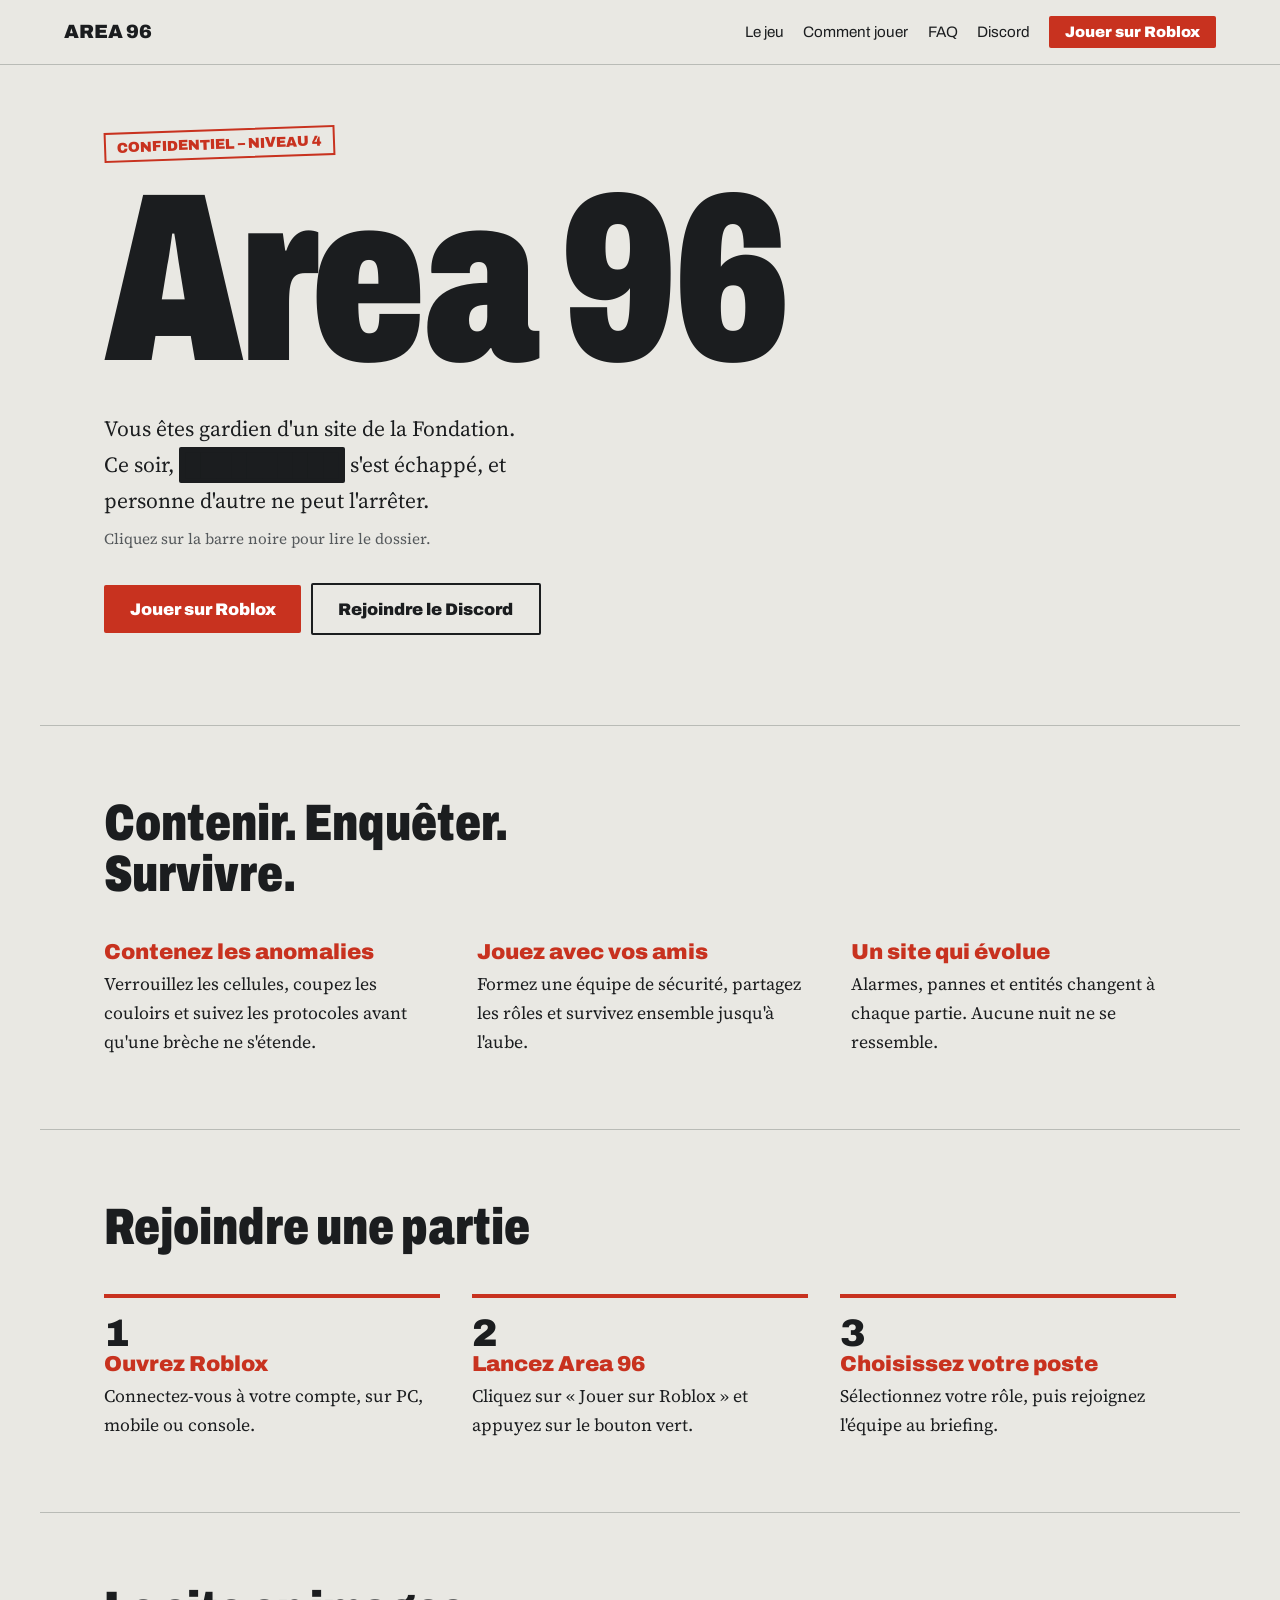
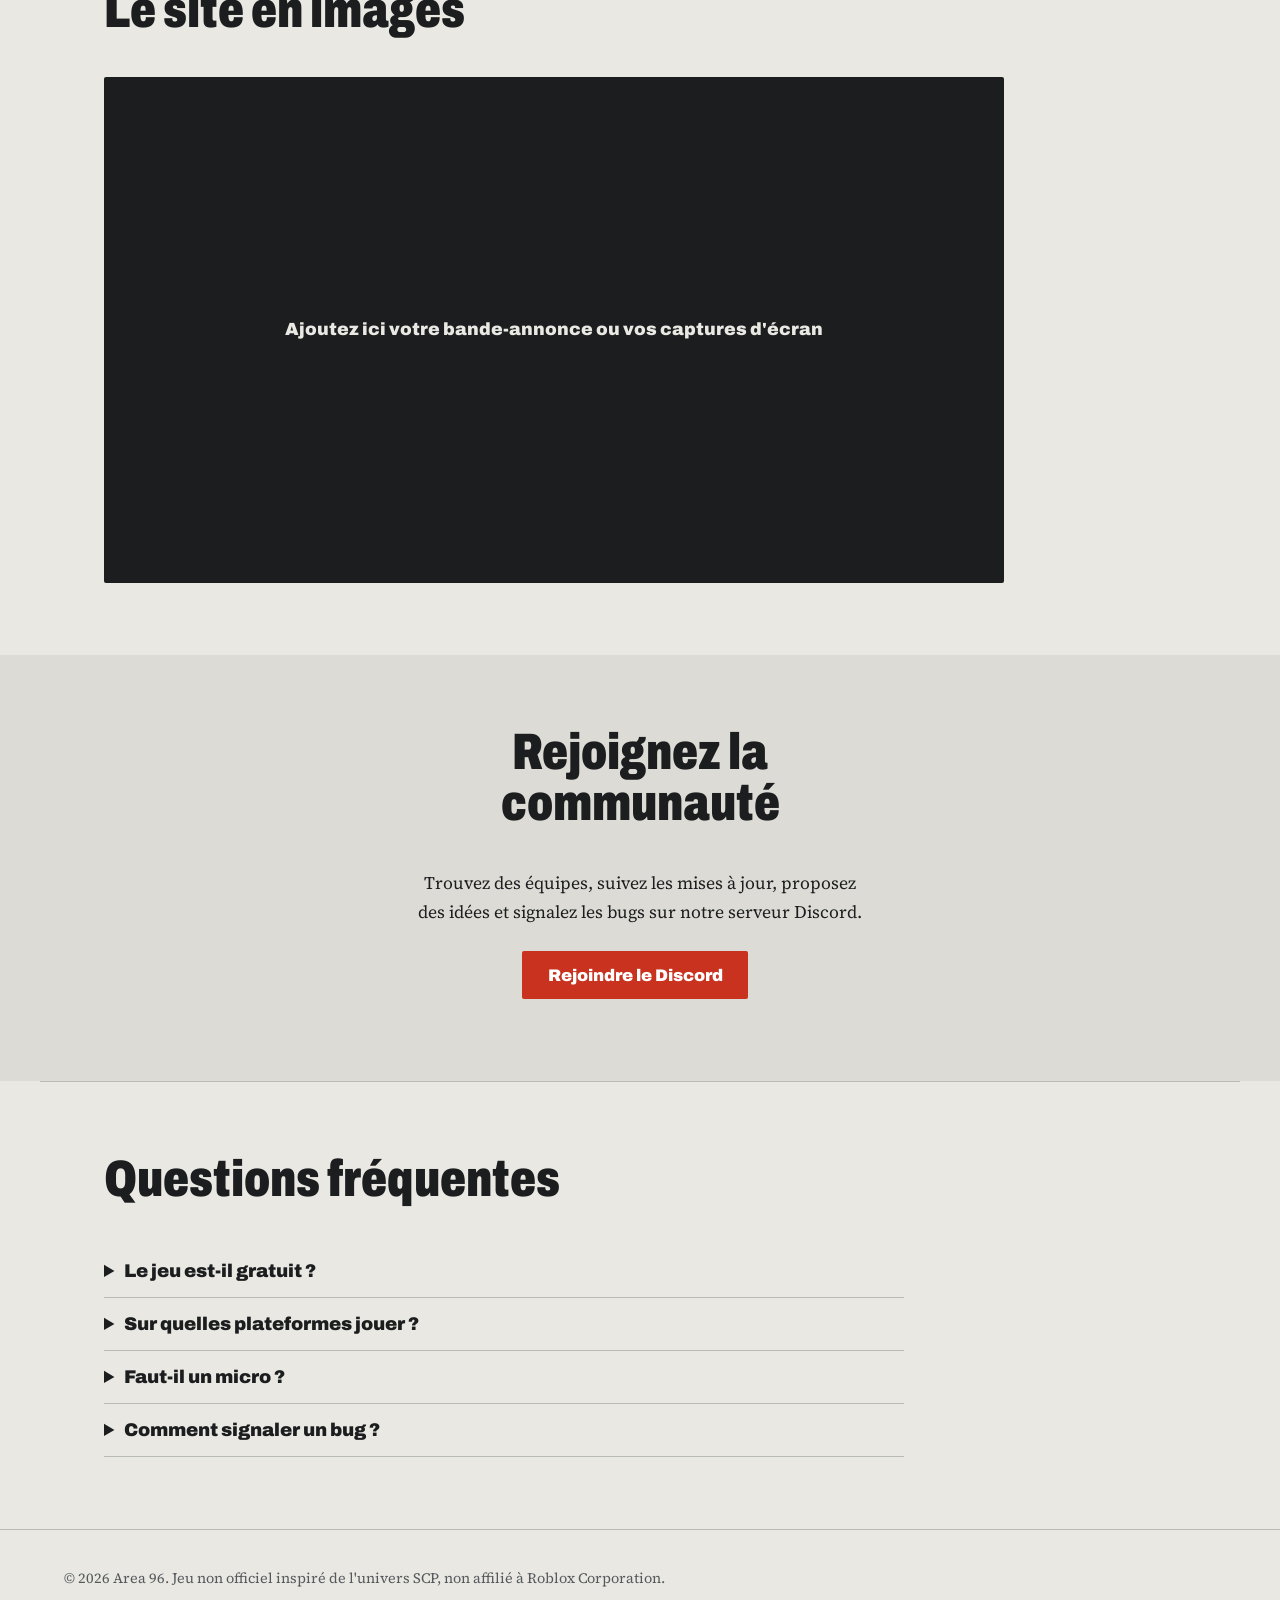
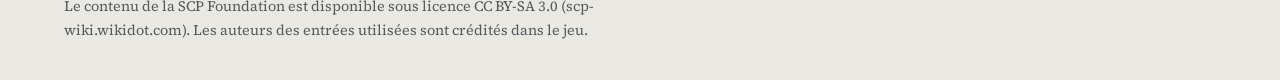
==== index.html @ 15f99184 "a a" ====
<!DOCTYPE html>
<html lang="fr">
<head>
<meta charset="utf-8">
<meta name="viewport" content="width=device-width, initial-scale=1, viewport-fit=cover">
<title>Area 96 – Jeu d'horreur SCP sur Roblox</title>
<link href="https://fonts.googleapis.com/css2?family=Archivo:wdth,wght@62..125,400;62..125,900&family=Source+Serif+4:opsz,wght@8..60,400;8..60,600&display=swap" rel="stylesheet">
<style>
:root{--bg:#e9e8e3;--text:#1b1d1f;--muted:#55595c;--line:#b9bbb6;--red:#c8321f;--bar:#1b1d1f;--panel:#dcdbd5;
--head:'Archivo','Arial Narrow',Arial,sans-serif;--body:'Source Serif 4',Georgia,serif;
box-sizing:border-box;padding-top:env(safe-area-inset-top,0px);padding-bottom:env(safe-area-inset-bottom,0px)}
@media (prefers-color-scheme:dark){:root:not([data-theme="light"]){--bg:#181a1b;--text:#e6e5df;--muted:#a3a6a3;--line:#3a3d3e;--red:#e0503a;--bar:#e6e5df;--panel:#222526}}
:root[data-theme="dark"]{--bg:#181a1b;--text:#e6e5df;--muted:#a3a6a3;--line:#3a3d3e;--red:#e0503a;--bar:#e6e5df;--panel:#222526}
*{box-sizing:border-box}
html{scroll-padding-top:env(safe-area-inset-top,0px);scroll-behavior:smooth}
body{margin:0;background:var(--bg);color:var(--text);font:1.1rem/1.65 var(--body)}
a{color:inherit}
:focus-visible{outline:3px solid var(--red);outline-offset:3px}
nav{display:flex;flex-wrap:wrap;gap:.6rem;justify-content:space-between;align-items:center;padding:1rem 5vw;border-bottom:1px solid var(--line);font-family:var(--head)}
nav b{font-weight:900;font-size:1.2rem}
nav a{text-decoration:none;margin-right:1.2rem;font-size:.95rem}
nav a.join{background:var(--red);color:#fff;padding:.5rem 1rem;margin:0;border-radius:2px;font-weight:900}
.hero{padding:4rem 5vw 5rem;max-width:1200px;margin:auto}
.tag{display:inline-block;border:2px solid var(--red);color:var(--red);font:900 .9rem var(--head);padding:.3rem .7rem;transform:rotate(-2deg);margin-bottom:1.5rem}
h1{font:900 clamp(4.5rem,20vw,15rem)/.82 var(--head);font-stretch:70%;margin:0;letter-spacing:-.02em}
.lead{max-width:40ch;font-size:1.35rem;margin:2rem 0 .5rem}
.redact{background:var(--bar);color:var(--bar);border:0;font:inherit;padding:0 .3em;cursor:pointer;border-radius:2px}
.redact[aria-pressed="true"]{background:transparent;color:var(--red)}
.hint{color:var(--muted);font-size:.95rem;margin:0 0 2rem}
.btn{display:inline-block;background:var(--red);color:#fff;font:900 1.05rem var(--head);padding:.9rem 1.6rem;text-decoration:none;border-radius:2px;margin:0 .6rem .6rem 0}
.btn.alt{background:transparent;color:var(--text);border:2px solid var(--text)}
section{padding:4.5rem 5vw;max-width:1200px;margin:auto;border-top:1px solid var(--line)}
h2{font:900 clamp(2rem,5vw,3.2rem)/1 var(--head);font-stretch:75%;margin:0 0 2.5rem;max-width:20ch}
.feat{display:grid;grid-template-columns:repeat(auto-fit,minmax(240px,1fr));gap:3rem}
h3{font:900 1.35rem var(--head);margin:0 0 .4rem;color:var(--red)}
.feat p,.steps p{margin:0;max-width:36ch}
.steps{list-style:none;padding:0;margin:0;display:grid;grid-template-columns:repeat(auto-fit,minmax(220px,1fr));gap:2rem;counter-reset:s}
.steps li{counter-increment:s;padding-top:1rem;border-top:4px solid var(--red)}
.steps li::before{content:counter(s);font:900 2.4rem var(--head);display:block;line-height:1}
.frame{aspect-ratio:16/9;max-width:900px;background:var(--bar);display:grid;place-items:center;border-radius:2px}
.frame span{color:var(--bg);font:900 1.1rem var(--head);padding:1rem;text-align:center}
.discord{background:var(--panel);text-align:center;max-width:none;border-top:0}
.discord h2{margin-inline:auto}
.discord p{max-width:50ch;margin:0 auto 1.5rem}
details{border-bottom:1px solid var(--line);padding:1rem 0;max-width:800px}
summary{font:900 1.15rem var(--head);cursor:pointer}
details p{margin:.7rem 0 0;color:var(--muted)}
footer{padding:2rem 5vw;color:var(--muted);font-size:.9rem;border-top:1px solid var(--line)}
footer p{margin:.3rem 0;max-width:80ch}
@media (prefers-reduced-motion:reduce){html{scroll-behavior:auto}}
</style>
</head>
<body>
<nav>
<b>AREA 96</b>
<div><a href="#jeu">Le jeu</a><a href="#jouer">Comment jouer</a><a href="#faq">FAQ</a><a data-link="discord" href="#">Discord</a><a class="join" data-link="roblox" href="#">Jouer sur Roblox</a></div>
</nav>

<header class="hero">
<span class="tag">CONFIDENTIEL – NIVEAU 4</span>
<h1>Area 96</h1>
<p class="lead">Vous êtes gardien d'un site de la Fondation. Ce soir, <button class="redact" aria-pressed="false" aria-label="Révéler le texte expurgé">██████████</button> s'est échappé, et personne d'autre ne peut l'arrêter.</p>
<p class="hint">Cliquez sur la barre noire pour lire le dossier.</p>
<a class="btn" data-link="roblox" href="#">Jouer sur Roblox</a><a class="btn alt" data-link="discord" href="#">Rejoindre le Discord</a>
</header>

<section id="jeu">
<h2>Contenir. Enquêter. Survivre.</h2>
<div class="feat">
<div><h3>Contenez les anomalies</h3><p>Verrouillez les cellules, coupez les couloirs et suivez les protocoles avant qu'une brèche ne s'étende.</p></div>
<div><h3>Jouez avec vos amis</h3><p>Formez une équipe de sécurité, partagez les rôles et survivez ensemble jusqu'à l'aube.</p></div>
<div><h3>Un site qui évolue</h3><p>Alarmes, pannes et entités changent à chaque partie. Aucune nuit ne se ressemble.</p></div>
</div>
</section>

<section id="jouer">
<h2>Rejoindre une partie</h2>
<ol class="steps">
<li><h3>Ouvrez Roblox</h3><p>Connectez-vous à votre compte, sur PC, mobile ou console.</p></li>
<li><h3>Lancez Area 96</h3><p>Cliquez sur « Jouer sur Roblox » et appuyez sur le bouton vert.</p></li>
<li><h3>Choisissez votre poste</h3><p>Sélectionnez votre rôle, puis rejoignez l'équipe au briefing.</p></li>
</ol>
</section>

<section id="trailer">
<h2>Le site en images</h2>
<div class="frame"><span>Ajoutez ici votre bande-annonce ou vos captures d'écran</span></div>
</section>

<section class="discord" id="discord">
<h2>Rejoignez la communauté</h2>
<p>Trouvez des équipes, suivez les mises à jour, proposez des idées et signalez les bugs sur notre serveur Discord.</p>
<a class="btn" data-link="discord" href="#">Rejoindre le Discord</a>
</section>

<section id="faq">
<h2>Questions fréquentes</h2>
<details><summary>Le jeu est-il gratuit ?</summary><p>Oui, Area 96 est gratuit sur Roblox.</p></details>
<details><summary>Sur quelles plateformes jouer ?</summary><p>Partout où Roblox fonctionne : PC, mobile, tablette et console.</p></details>
<details><summary>Faut-il un micro ?</summary><p>Non, le chat écrit suffit. Le vocal est un plus pour coordonner l'équipe.</p></details>
<details><summary>Comment signaler un bug ?</summary><p>Rendez-vous sur notre Discord, dans le salon dédié aux bugs.</p></details>
</section>

<footer>
<p>© 2026 Area 96. Jeu non officiel inspiré de l'univers SCP, non affilié à Roblox Corporation.</p>
<p>Le contenu de la SCP Foundation est disponible sous licence CC BY-SA 3.0 (scp-wiki.wikidot.com). Les auteurs des entrées utilisées sont crédités dans le jeu.</p>
</footer>

<script>
// Remplacez ces deux liens par les vôtres
const LINKS={roblox:'https://www.roblox.com/games/VOTRE_ID',discord:'https://discord.gg/VOTRE_CODE'};
document.querySelectorAll('[data-link]').forEach(a=>{a.href=LINKS[a.dataset.link];a.target='_blank';a.rel='noopener'});
const b=document.querySelector('.redact');
b.addEventListener('click',()=>{const on=b.getAttribute('aria-pressed')==='true';
b.setAttribute('aria-pressed',String(!on));b.textContent=on?'██████████':'SCP-███ (Classe Keter)';});
</script>
</body>
</html>
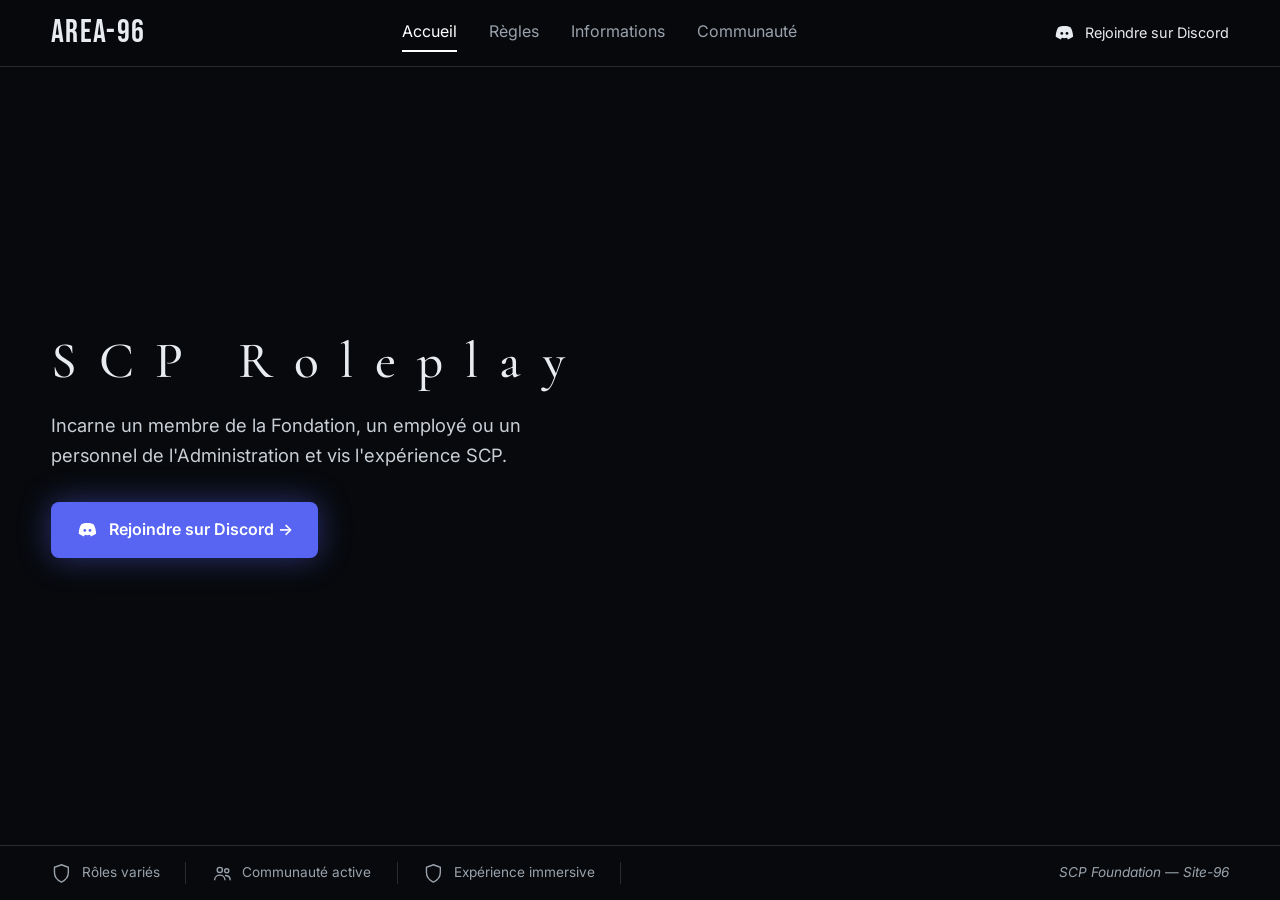
==== commit d6185072: "a" ====
--- a/index.html
+++ b/index.html
@@ -1,118 +1,11 @@
 <!DOCTYPE html>
-<html lang="fr">
-<head>
-<meta charset="utf-8">
-<meta name="viewport" content="width=device-width, initial-scale=1, viewport-fit=cover">
-<title>Area 96 – Jeu d'horreur SCP sur Roblox</title>
-<link href="https://fonts.googleapis.com/css2?family=Archivo:wdth,wght@62..125,400;62..125,900&family=Source+Serif+4:opsz,wght@8..60,400;8..60,600&display=swap" rel="stylesheet">
-<style>
-:root{--bg:#e9e8e3;--text:#1b1d1f;--muted:#55595c;--line:#b9bbb6;--red:#c8321f;--bar:#1b1d1f;--panel:#dcdbd5;
---head:'Archivo','Arial Narrow',Arial,sans-serif;--body:'Source Serif 4',Georgia,serif;
-box-sizing:border-box;padding-top:env(safe-area-inset-top,0px);padding-bottom:env(safe-area-inset-bottom,0px)}
-@media (prefers-color-scheme:dark){:root:not([data-theme="light"]){--bg:#181a1b;--text:#e6e5df;--muted:#a3a6a3;--line:#3a3d3e;--red:#e0503a;--bar:#e6e5df;--panel:#222526}}
-:root[data-theme="dark"]{--bg:#181a1b;--text:#e6e5df;--muted:#a3a6a3;--line:#3a3d3e;--red:#e0503a;--bar:#e6e5df;--panel:#222526}
-*{box-sizing:border-box}
-html{scroll-padding-top:env(safe-area-inset-top,0px);scroll-behavior:smooth}
-body{margin:0;background:var(--bg);color:var(--text);font:1.1rem/1.65 var(--body)}
-a{color:inherit}
-:focus-visible{outline:3px solid var(--red);outline-offset:3px}
-nav{display:flex;flex-wrap:wrap;gap:.6rem;justify-content:space-between;align-items:center;padding:1rem 5vw;border-bottom:1px solid var(--line);font-family:var(--head)}
-nav b{font-weight:900;font-size:1.2rem}
-nav a{text-decoration:none;margin-right:1.2rem;font-size:.95rem}
-nav a.join{background:var(--red);color:#fff;padding:.5rem 1rem;margin:0;border-radius:2px;font-weight:900}
-.hero{padding:4rem 5vw 5rem;max-width:1200px;margin:auto}
-.tag{display:inline-block;border:2px solid var(--red);color:var(--red);font:900 .9rem var(--head);padding:.3rem .7rem;transform:rotate(-2deg);margin-bottom:1.5rem}
-h1{font:900 clamp(4.5rem,20vw,15rem)/.82 var(--head);font-stretch:70%;margin:0;letter-spacing:-.02em}
-.lead{max-width:40ch;font-size:1.35rem;margin:2rem 0 .5rem}
-.redact{background:var(--bar);color:var(--bar);border:0;font:inherit;padding:0 .3em;cursor:pointer;border-radius:2px}
-.redact[aria-pressed="true"]{background:transparent;color:var(--red)}
-.hint{color:var(--muted);font-size:.95rem;margin:0 0 2rem}
-.btn{display:inline-block;background:var(--red);color:#fff;font:900 1.05rem var(--head);padding:.9rem 1.6rem;text-decoration:none;border-radius:2px;margin:0 .6rem .6rem 0}
-.btn.alt{background:transparent;color:var(--text);border:2px solid var(--text)}
-section{padding:4.5rem 5vw;max-width:1200px;margin:auto;border-top:1px solid var(--line)}
-h2{font:900 clamp(2rem,5vw,3.2rem)/1 var(--head);font-stretch:75%;margin:0 0 2.5rem;max-width:20ch}
-.feat{display:grid;grid-template-columns:repeat(auto-fit,minmax(240px,1fr));gap:3rem}
-h3{font:900 1.35rem var(--head);margin:0 0 .4rem;color:var(--red)}
-.feat p,.steps p{margin:0;max-width:36ch}
-.steps{list-style:none;padding:0;margin:0;display:grid;grid-template-columns:repeat(auto-fit,minmax(220px,1fr));gap:2rem;counter-reset:s}
-.steps li{counter-increment:s;padding-top:1rem;border-top:4px solid var(--red)}
-.steps li::before{content:counter(s);font:900 2.4rem var(--head);display:block;line-height:1}
-.frame{aspect-ratio:16/9;max-width:900px;background:var(--bar);display:grid;place-items:center;border-radius:2px}
-.frame span{color:var(--bg);font:900 1.1rem var(--head);padding:1rem;text-align:center}
-.discord{background:var(--panel);text-align:center;max-width:none;border-top:0}
-.discord h2{margin-inline:auto}
-.discord p{max-width:50ch;margin:0 auto 1.5rem}
-details{border-bottom:1px solid var(--line);padding:1rem 0;max-width:800px}
-summary{font:900 1.15rem var(--head);cursor:pointer}
-details p{margin:.7rem 0 0;color:var(--muted)}
-footer{padding:2rem 5vw;color:var(--muted);font-size:.9rem;border-top:1px solid var(--line)}
-footer p{margin:.3rem 0;max-width:80ch}
-@media (prefers-reduced-motion:reduce){html{scroll-behavior:auto}}
-</style>
-</head>
-<body>
-<nav>
-<b>AREA 96</b>
-<div><a href="#jeu">Le jeu</a><a href="#jouer">Comment jouer</a><a href="#faq">FAQ</a><a data-link="discord" href="#">Discord</a><a class="join" data-link="roblox" href="#">Jouer sur Roblox</a></div>
-</nav>
-
-<header class="hero">
-<span class="tag">CONFIDENTIEL – NIVEAU 4</span>
-<h1>Area 96</h1>
-<p class="lead">Vous êtes gardien d'un site de la Fondation. Ce soir, <button class="redact" aria-pressed="false" aria-label="Révéler le texte expurgé">██████████</button> s'est échappé, et personne d'autre ne peut l'arrêter.</p>
-<p class="hint">Cliquez sur la barre noire pour lire le dossier.</p>
-<a class="btn" data-link="roblox" href="#">Jouer sur Roblox</a><a class="btn alt" data-link="discord" href="#">Rejoindre le Discord</a>
-</header>
-
-<section id="jeu">
-<h2>Contenir. Enquêter. Survivre.</h2>
-<div class="feat">
-<div><h3>Contenez les anomalies</h3><p>Verrouillez les cellules, coupez les couloirs et suivez les protocoles avant qu'une brèche ne s'étende.</p></div>
-<div><h3>Jouez avec vos amis</h3><p>Formez une équipe de sécurité, partagez les rôles et survivez ensemble jusqu'à l'aube.</p></div>
-<div><h3>Un site qui évolue</h3><p>Alarmes, pannes et entités changent à chaque partie. Aucune nuit ne se ressemble.</p></div>
-</div>
-</section>
-
-<section id="jouer">
-<h2>Rejoindre une partie</h2>
-<ol class="steps">
-<li><h3>Ouvrez Roblox</h3><p>Connectez-vous à votre compte, sur PC, mobile ou console.</p></li>
-<li><h3>Lancez Area 96</h3><p>Cliquez sur « Jouer sur Roblox » et appuyez sur le bouton vert.</p></li>
-<li><h3>Choisissez votre poste</h3><p>Sélectionnez votre rôle, puis rejoignez l'équipe au briefing.</p></li>
-</ol>
-</section>
-
-<section id="trailer">
-<h2>Le site en images</h2>
-<div class="frame"><span>Ajoutez ici votre bande-annonce ou vos captures d'écran</span></div>
-</section>
-
-<section class="discord" id="discord">
-<h2>Rejoignez la communauté</h2>
-<p>Trouvez des équipes, suivez les mises à jour, proposez des idées et signalez les bugs sur notre serveur Discord.</p>
-<a class="btn" data-link="discord" href="#">Rejoindre le Discord</a>
-</section>
-
-<section id="faq">
-<h2>Questions fréquentes</h2>
-<details><summary>Le jeu est-il gratuit ?</summary><p>Oui, Area 96 est gratuit sur Roblox.</p></details>
-<details><summary>Sur quelles plateformes jouer ?</summary><p>Partout où Roblox fonctionne : PC, mobile, tablette et console.</p></details>
-<details><summary>Faut-il un micro ?</summary><p>Non, le chat écrit suffit. Le vocal est un plus pour coordonner l'équipe.</p></details>
-<details><summary>Comment signaler un bug ?</summary><p>Rendez-vous sur notre Discord, dans le salon dédié aux bugs.</p></details>
-</section>
-
-<footer>
-<p>© 2026 Area 96. Jeu non officiel inspiré de l'univers SCP, non affilié à Roblox Corporation.</p>
-<p>Le contenu de la SCP Foundation est disponible sous licence CC BY-SA 3.0 (scp-wiki.wikidot.com). Les auteurs des entrées utilisées sont crédités dans le jeu.</p>
-</footer>
-
-<script>
-// Remplacez ces deux liens par les vôtres
-const LINKS={roblox:'https://www.roblox.com/games/VOTRE_ID',discord:'https://discord.gg/VOTRE_CODE'};
-document.querySelectorAll('[data-link]').forEach(a=>{a.href=LINKS[a.dataset.link];a.target='_blank';a.rel='noopener'});
-const b=document.querySelector('.redact');
-b.addEventListener('click',()=>{const on=b.getAttribute('aria-pressed')==='true';
-b.setAttribute('aria-pressed',String(!on));b.textContent=on?'██████████':'SCP-███ (Classe Keter)';});
-</script>
-</body>
-</html>
+<html lang="fr"><head><meta charset="utf-8"><meta name="viewport" content="width=device-width, initial-scale=1">
+<title>Accueil – Area-96 SCP Roleplay</title><meta name="description" content="Area-96, serveur SCP Roleplay sur Roblox. Rejoignez la communauté sur Discord.">
+<link rel="stylesheet" href="style.css"><script src="site.js" defer></script></head>
+<body data-page="index.html"><main>
+<section class="hero"><div>
+<h1><span class="sr">Area-96 </span>SCP Roleplay</h1>
+<p>Incarne un membre de la Fondation, un employé ou un personnel de l'Administration et vis l'expérience SCP.</p>
+<a class="btn" data-discord href="#"><svg class="ico" viewBox="0 0 24 24" aria-hidden="true"><path d="M5 5c2-1 4-1.5 7-1.5S17 4 19 5c2 3 3 7 3 11-2 1.5-4 2.5-6 3l-1-2c-1 .3-2 .5-3 .5s-2-.2-3-.5l-1 2c-2-.5-4-1.5-6-3 0-4 1-8 3-11z"/><circle class="e" cx="9" cy="12" r="1.6"/><circle class="e" cx="15" cy="12" r="1.6"/></svg>Rejoindre sur Discord →</a>
+</div></section>
+</main></body></html>
--- a/style.css
+++ b/style.css
@@ -0,0 +1,47 @@
+@import url('https://fonts.googleapis.com/css2?family=Bebas+Neue&family=Cormorant+Garamond:wght@500&family=Inter:wght@400;500;600&display=swap');
+:root{--bg:#07090c;--panel:#0e1218;--text:#e8ebef;--muted:#9aa3ad;--line:rgba(255,255,255,.14);--blurple:#5865f2;--red:#b3202a;--display:'Bebas Neue',Impact,sans-serif;--serif:'Cormorant Garamond',Georgia,serif;--ui:'Inter',system-ui,sans-serif}
+*{box-sizing:border-box}
+html{color-scheme:dark}
+body{margin:0;background:var(--bg);color:var(--text);font:400 1rem/1.6 var(--ui);min-height:100vh;display:flex;flex-direction:column}
+main{flex:1}
+a{color:inherit}
+:focus-visible{outline:2px solid #fff;outline-offset:3px}
+.sr{position:absolute;width:1px;height:1px;overflow:hidden;clip:rect(0 0 0 0)}
+header{display:flex;align-items:center;justify-content:space-between;gap:1rem;padding:.9rem 4vw;border-bottom:1px solid var(--line);position:sticky;top:0;background:rgba(7,9,12,.88);backdrop-filter:blur(8px);z-index:10}
+.logo{font:400 2rem/1 var(--display);letter-spacing:.04em;text-decoration:none}
+header nav{display:flex;gap:2rem}
+header nav a{text-decoration:none;color:var(--muted);padding:.3rem 0;border-bottom:2px solid transparent}
+header nav a[aria-current]{color:#fff;border-color:#fff}
+.dl{display:flex;align-items:center;gap:.6rem;text-decoration:none;font-size:.9rem}
+.ico{width:1.3rem;height:1.3rem;fill:currentColor;flex:none}
+.e{fill:var(--eye,#07090c)}
+.hero{position:relative;min-height:calc(100vh - 140px);display:flex;align-items:center;padding:3rem 4vw;background:var(--bg) url(assets/hero.jpg) right center/auto 118% no-repeat}
+.hero::before{content:"";position:absolute;inset:0;background:linear-gradient(90deg,var(--bg) 22%,rgba(7,9,12,.55) 48%,transparent 75%)}
+.hero>div{position:relative;max-width:34rem}
+.hero h1{font:500 clamp(1.8rem,4.5vw,3.2rem)/1 var(--serif);letter-spacing:.42em;margin:0 0 1.5rem}
+.hero p{color:#c9cfd6;font-size:1.15rem;margin:0 0 2rem}
+.btn{--eye:var(--blurple);display:inline-flex;align-items:center;gap:.7rem;background:var(--blurple);color:#fff;font-weight:600;padding:.95rem 1.6rem;border-radius:8px;text-decoration:none;box-shadow:0 0 32px rgba(88,101,242,.45)}
+.btn:hover{background:#6b77f5}
+.strip{display:flex;flex-wrap:wrap;gap:1rem 0;align-items:center;padding:1rem 4vw;border-top:1px solid var(--line);font-size:.85rem;color:var(--muted)}
+.strip span{display:flex;gap:.6rem;align-items:center;padding:0 1.6rem;border-right:1px solid var(--line)}
+.strip span:first-child{padding-left:0}
+.strip em{margin-left:auto;padding-left:1.6rem}
+.ico.s{fill:none;stroke:currentColor;stroke-width:1.6}
+.page{max-width:900px;margin:0 auto;padding:4rem 4vw}
+.page h1{font:400 clamp(3rem,8vw,5rem)/1 var(--display);letter-spacing:.03em;margin:0 0 .5rem}
+.intro{color:var(--muted);font-size:1.15rem;max-width:55ch;margin:0 0 3rem}
+.item{border-left:3px solid var(--red);padding:.2rem 0 .2rem 1.2rem;margin:0 0 2rem}
+h2{font:400 1.7rem/1.1 var(--display);letter-spacing:.04em;margin:0 0 .3rem}
+.item p,.card p{margin:0;color:var(--muted);max-width:60ch}
+.cards{display:grid;grid-template-columns:repeat(auto-fit,minmax(240px,1fr));gap:1.2rem;margin-bottom:3rem}
+.card{background:var(--panel);border:1px solid var(--line);border-radius:10px;padding:1.4rem}
+.small{font-size:.85rem;color:var(--muted);margin-top:3rem}
+@media (max-width:900px){
+header{flex-wrap:wrap}
+header nav{order:3;width:100%;gap:1.2rem;overflow-x:auto}
+.dl span{display:none}
+.hero{min-height:88vh;align-items:flex-end;background-size:cover;background-position:65% top}
+.hero::before{background:linear-gradient(180deg,transparent 15%,var(--bg) 80%)}
+.strip em{margin-left:0;padding-left:0;width:100%}
+.strip span{border:0;padding:0 1.2rem 0 0}
+}
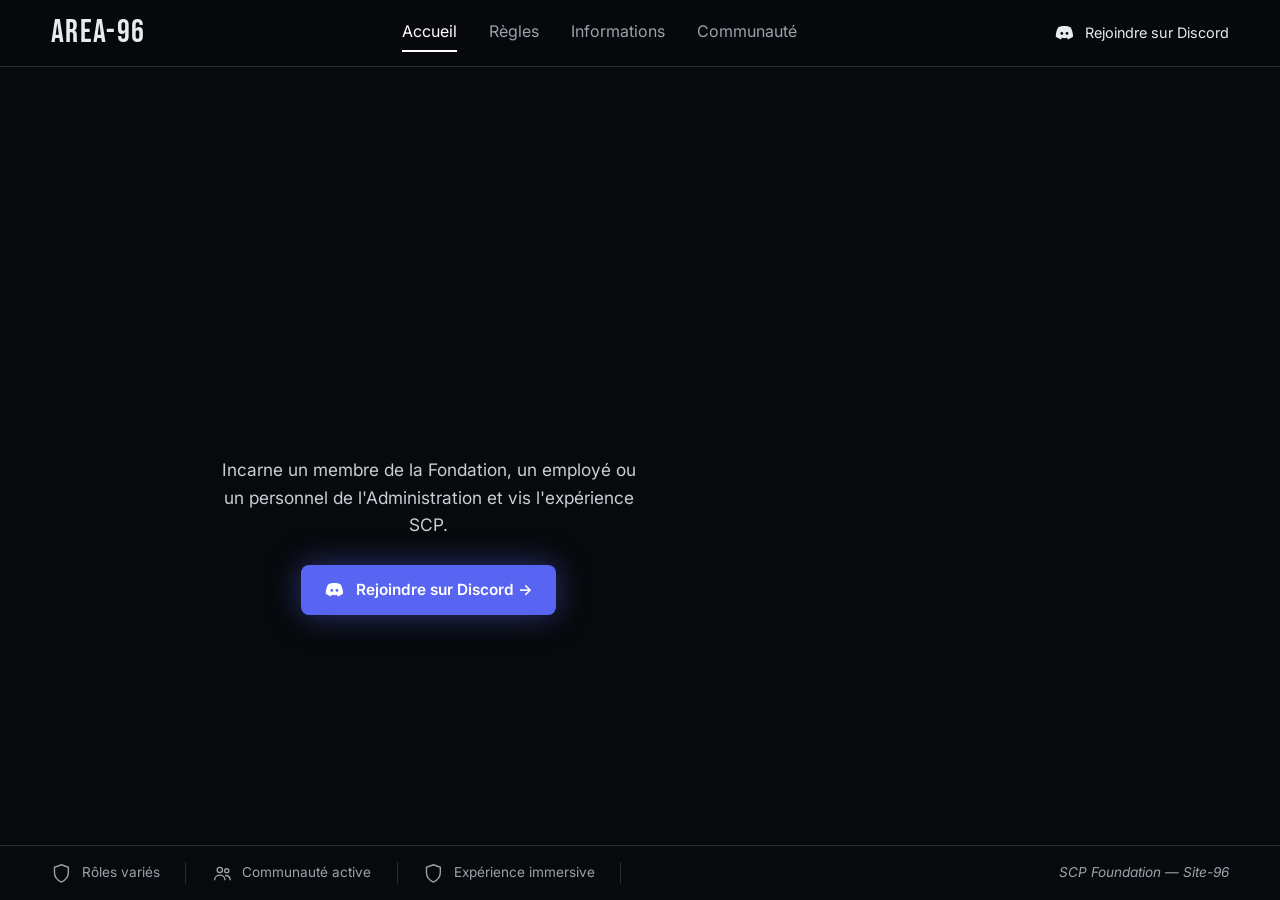
==== commit 5567f1b8: "a" ====
--- a/index.html
+++ b/index.html
@@ -4,7 +4,7 @@
 <link rel="stylesheet" href="style.css"><script src="site.js" defer></script></head>
 <body data-page="index.html"><main>
 <section class="hero"><div>
-<h1><span class="sr">Area-96 </span>SCP Roleplay</h1>
+<h1 class="sr">Area-96 SCP Roleplay</h1>
 <p>Incarne un membre de la Fondation, un employé ou un personnel de l'Administration et vis l'expérience SCP.</p>
 <a class="btn" data-discord href="#"><svg class="ico" viewBox="0 0 24 24" aria-hidden="true"><path d="M5 5c2-1 4-1.5 7-1.5S17 4 19 5c2 3 3 7 3 11-2 1.5-4 2.5-6 3l-1-2c-1 .3-2 .5-3 .5s-2-.2-3-.5l-1 2c-2-.5-4-1.5-6-3 0-4 1-8 3-11z"/><circle class="e" cx="9" cy="12" r="1.6"/><circle class="e" cx="15" cy="12" r="1.6"/></svg>Rejoindre sur Discord →</a>
 </div></section>
--- a/style.css
+++ b/style.css
@@ -15,11 +15,6 @@
 .dl{display:flex;align-items:center;gap:.6rem;text-decoration:none;font-size:.9rem}
 .ico{width:1.3rem;height:1.3rem;fill:currentColor;flex:none}
 .e{fill:var(--eye,#07090c)}
-.hero{position:relative;min-height:calc(100vh - 140px);display:flex;align-items:center;padding:3rem 4vw;background:var(--bg) url(assets/hero.jpg) right center/auto 118% no-repeat}
-.hero::before{content:"";position:absolute;inset:0;background:linear-gradient(90deg,var(--bg) 22%,rgba(7,9,12,.55) 48%,transparent 75%)}
-.hero>div{position:relative;max-width:34rem}
-.hero h1{font:500 clamp(1.8rem,4.5vw,3.2rem)/1 var(--serif);letter-spacing:.42em;margin:0 0 1.5rem}
-.hero p{color:#c9cfd6;font-size:1.15rem;margin:0 0 2rem}
 .btn{--eye:var(--blurple);display:inline-flex;align-items:center;gap:.7rem;background:var(--blurple);color:#fff;font-weight:600;padding:.95rem 1.6rem;border-radius:8px;text-decoration:none;box-shadow:0 0 32px rgba(88,101,242,.45)}
 .btn:hover{background:#6b77f5}
 .strip{display:flex;flex-wrap:wrap;gap:1rem 0;align-items:center;padding:1rem 4vw;border-top:1px solid var(--line);font-size:.85rem;color:var(--muted)}
@@ -40,8 +35,18 @@
 header{flex-wrap:wrap}
 header nav{order:3;width:100%;gap:1.2rem;overflow-x:auto}
 .dl span{display:none}
-.hero{min-height:88vh;align-items:flex-end;background-size:cover;background-position:65% top}
-.hero::before{background:linear-gradient(180deg,transparent 15%,var(--bg) 80%)}
 .strip em{margin-left:0;padding-left:0;width:100%}
 .strip span{border:0;padding:0 1.2rem 0 0}
 }
+.hero{position:relative;width:min(100%,calc((100vh - 140px)*1.776));aspect-ratio:1671/941;margin:0 auto}
+.hero::before{content:"";position:absolute;inset:0;background:url(assets/hero.jpg) center/100% 100% no-repeat;-webkit-mask-image:linear-gradient(90deg,transparent,#000 5%,#000 95%,transparent);mask-image:linear-gradient(90deg,transparent,#000 5%,#000 95%,transparent)}
+.hero>div{position:absolute;left:17%;top:54%;width:33%;text-align:center}
+.hero p{color:#c9cfd6;font-size:clamp(.8rem,1.35vw,1.25rem);margin:0 0 clamp(.8rem,2vw,2rem)}
+.hero .btn{font-size:clamp(.8rem,1.2vw,1.1rem);padding:.85em 1.5em}
+@media (max-width:900px){
+.hero{width:100%;aspect-ratio:auto}
+.hero::before{position:relative;display:block;inset:auto;aspect-ratio:4/3;background-size:cover;background-position:64% center}
+.hero>div{position:static;width:auto;padding:1.5rem 4vw 2.5rem}
+.hero p{font-size:1.05rem}
+.hero .btn{font-size:1rem}
+}
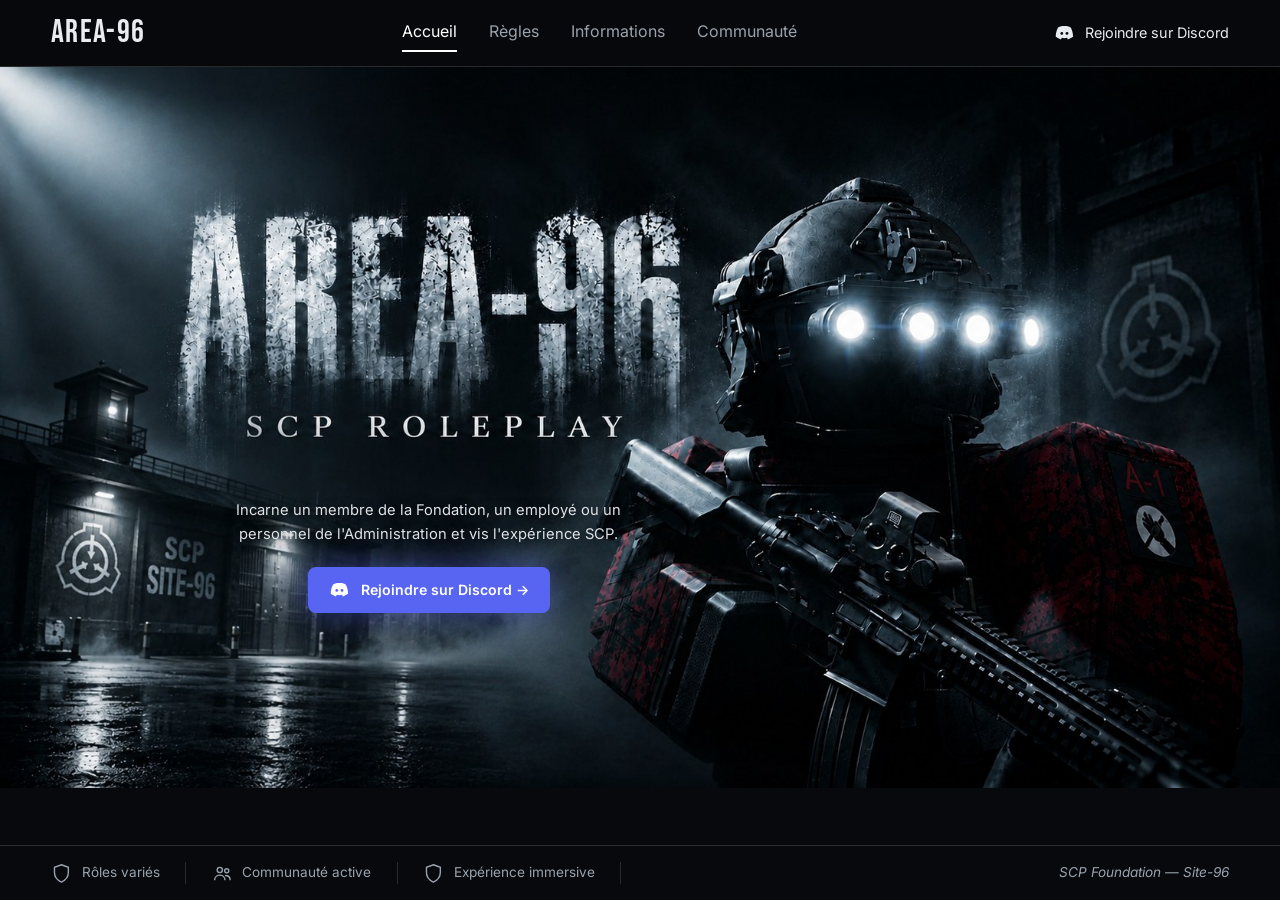
==== commit a99c0ea0: "p" ====
--- a/index.html
+++ b/index.html
@@ -3,9 +3,9 @@
 <title>Accueil – Area-96 SCP Roleplay</title><meta name="description" content="Area-96, serveur SCP Roleplay sur Roblox. Rejoignez la communauté sur Discord.">
 <link rel="stylesheet" href="style.css"><script src="site.js" defer></script></head>
 <body data-page="index.html"><main>
-<section class="hero"><div>
+<section class="hero"><div class="fr"><div>
 <h1 class="sr">Area-96 SCP Roleplay</h1>
 <p>Incarne un membre de la Fondation, un employé ou un personnel de l'Administration et vis l'expérience SCP.</p>
 <a class="btn" data-discord href="#"><svg class="ico" viewBox="0 0 24 24" aria-hidden="true"><path d="M5 5c2-1 4-1.5 7-1.5S17 4 19 5c2 3 3 7 3 11-2 1.5-4 2.5-6 3l-1-2c-1 .3-2 .5-3 .5s-2-.2-3-.5l-1 2c-2-.5-4-1.5-6-3 0-4 1-8 3-11z"/><circle class="e" cx="9" cy="12" r="1.6"/><circle class="e" cx="15" cy="12" r="1.6"/></svg>Rejoindre sur Discord →</a>
-</div></section>
+</div></div></section>
 </main></body></html>
--- a/style.css
+++ b/style.css
@@ -38,15 +38,16 @@
 .strip em{margin-left:0;padding-left:0;width:100%}
 .strip span{border:0;padding:0 1.2rem 0 0}
 }
-.hero{position:relative;width:min(100%,calc((100vh - 140px)*1.776));aspect-ratio:1671/941;margin:0 auto}
-.hero::before{content:"";position:absolute;inset:0;background:url(assets/hero.jpg) center/100% 100% no-repeat;-webkit-mask-image:linear-gradient(90deg,transparent,#000 5%,#000 95%,transparent);mask-image:linear-gradient(90deg,transparent,#000 5%,#000 95%,transparent)}
-.hero>div{position:absolute;left:17%;top:54%;width:33%;text-align:center}
-.hero p{color:#c9cfd6;font-size:clamp(.8rem,1.35vw,1.25rem);margin:0 0 clamp(.8rem,2vw,2rem)}
-.hero .btn{font-size:clamp(.8rem,1.2vw,1.1rem);padding:.85em 1.5em}
+.hero{--F:56.31vw;--H:min(var(--F),max(520px,calc(100vh - 140px)));position:relative;width:100%;height:var(--H);overflow:hidden;background:var(--bg)}
+.hero .fr{position:absolute;left:0;width:100%;height:var(--F);top:calc((var(--H) - var(--F))*.5);background:url(assets/hero.jpg) center/100% 100% no-repeat}
+.hero .fr>div{position:absolute;left:17%;top:60%;width:33%;text-align:center}
+.hero p{color:#dfe3e8;font-size:clamp(.8rem,1.15vw,1.1rem);margin:0 0 clamp(.8rem,1.6vw,1.6rem);text-shadow:0 2px 12px #000}
+.hero .btn{font-size:clamp(.8rem,1.1vw,1rem);padding:.85em 1.5em}
 @media (max-width:900px){
-.hero{width:100%;aspect-ratio:auto}
-.hero::before{position:relative;display:block;inset:auto;aspect-ratio:4/3;background-size:cover;background-position:64% center}
-.hero>div{position:static;width:auto;padding:1.5rem 4vw 2.5rem}
+.hero{height:auto;overflow:visible}
+.hero .fr{position:static;height:auto;background:none}
+.hero .fr::before{content:"";display:block;aspect-ratio:4/3;background:url(assets/hero.jpg) 64% center/cover no-repeat}
+.hero .fr>div{position:static;width:auto;padding:1.5rem 4vw 2.5rem}
 .hero p{font-size:1.05rem}
 .hero .btn{font-size:1rem}
 }
